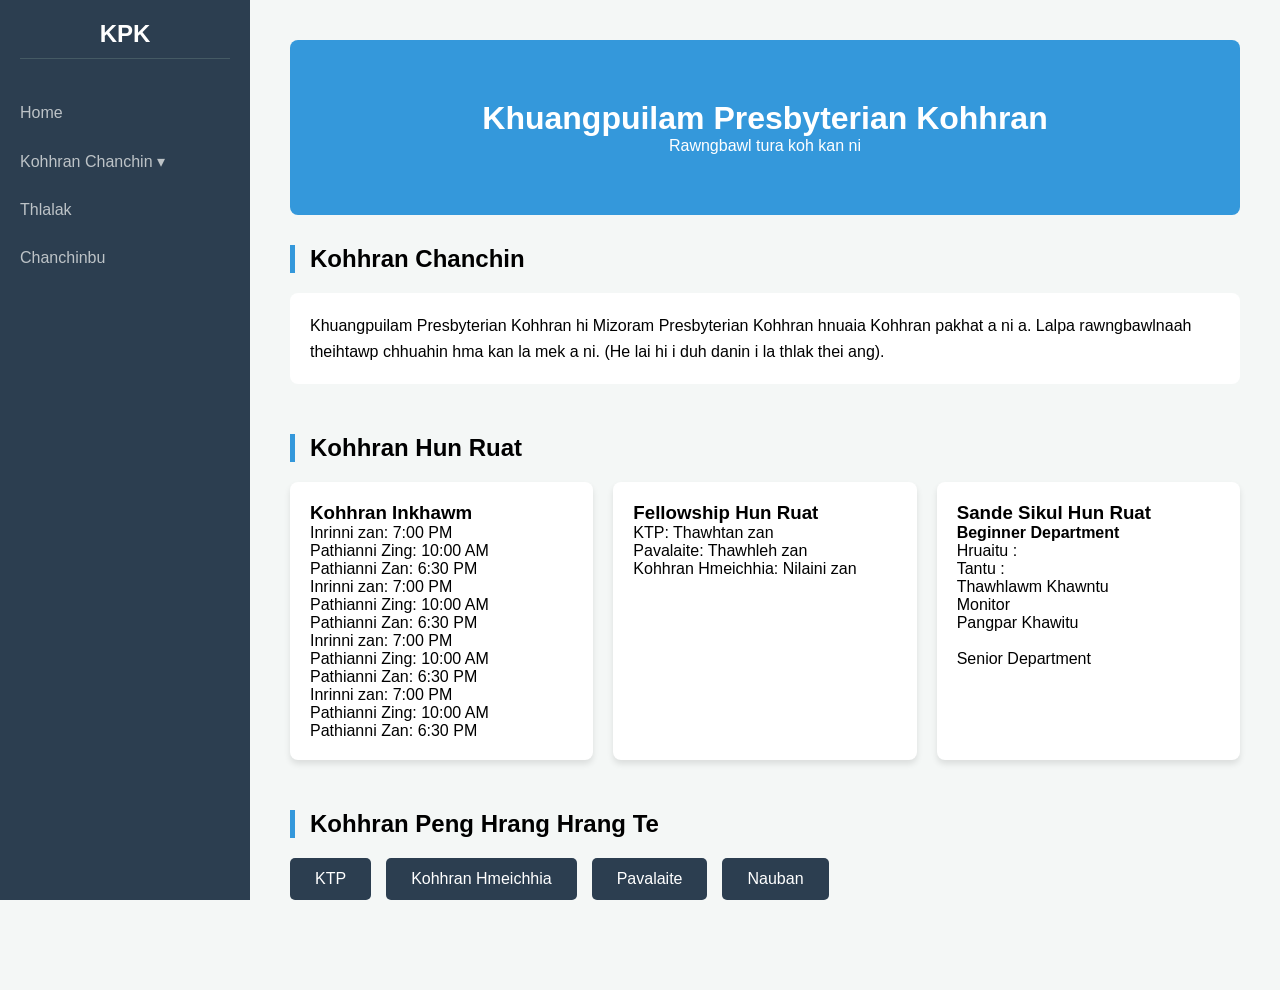
==== index.html @ 7ac0690b "first" ====
<!DOCTYPE html>
<html lang="en">
<head>
    <meta charset="UTF-8">
    <meta name="viewport" content="width=device-width, initial-scale=1.0">
    <title>Khuangpuilam Presbyterian Kohhran</title>
    <link rel="stylesheet" href="style.css">
</head>
<body>

    <!-- Sidebar Navigation -->
    <nav class="side-menu">
        <div class="logo">
            <h2>KPK</h2>
        </div>
        <ul>
            <li><a href="index.html">Home</a></li>
            <li class="dropdown">
                <a href="#">Kohhran Chanchin ▾</a>
                <ul class="dropdown-content">
                    <li><a href="#">History</a></li>
                    <li><a href="#">Hruaitute</a></li>
                </ul>
            </li>
            <li><a href="thlalak.html">Thlalak</a></li>
            <li><a href="chanchinbu.html">Chanchinbu</a></li>
        </ul>
    </nav>

    <!-- Main Content Area -->
    <main class="content">
        <header class="hero">
            <h1>Khuangpuilam Presbyterian Kohhran</h1>
            <p>Rawngbawl tura koh kan ni</p>
        </header>

        <!-- Section 1: Kohhran Chanchin -->
        <section id="chanchin" class="section">
            <h2>Kohhran Chanchin</h2>
            <div class="text-box">
                <p><!-- Fill your content here -->
                Khuangpuilam Presbyterian Kohhran hi Mizoram Presbyterian Kohhran hnuaia Kohhran pakhat a ni a. 
                Lalpa rawngbawlnaah theihtawp chhuahin hma kan la mek a ni. (He lai hi i duh danin i la thlak thei ang).
                </p>
            </div>
        </section>

        <!-- Section 2: Kohhran Hun Ruat (Grid) -->
        <section id="hun-ruat" class="section">
            <h2>Kohhran Hun Ruat</h2>
            <div class="grid-container">
                <div class="grid-item">
                    <h3>Kohhran Inkhawm</h3>
                    <p>Inrinni zan: 7:00 PM</p>
                    <p>Pathianni Zing: 10:00 AM</p>
                    <p>Pathianni Zan: 6:30 PM</p>
                    <p>Inrinni zan: 7:00 PM</p>
                    <p>Pathianni Zing: 10:00 AM</p>
                    <p>Pathianni Zan: 6:30 PM</p>
                    <p>Inrinni zan: 7:00 PM</p>
                    <p>Pathianni Zing: 10:00 AM</p>
                    <p>Pathianni Zan: 6:30 PM</p>
                    <p>Inrinni zan: 7:00 PM</p>
                    <p>Pathianni Zing: 10:00 AM</p>
                    <p>Pathianni Zan: 6:30 PM</p>
                </div>
                <div class="grid-item">
                    <h3>Fellowship Hun Ruat</h3>
                    <p>KTP: Thawhtan zan</p>
                    <p>Pavalaite: Thawhleh zan</p>
                    <p>Kohhran Hmeichhia: Nilaini zan</p>
                </div>
                <div class="grid-item">
                    <h3>Sande Sikul Hun Ruat</h3>
                    <h4>Beginner Department</h4>
                    <p>Hruaitu : </p>
                    <p>Tantu :</p>
                    <p>Thawhlawm Khawntu</p>
                    <p>Monitor</p>
                    <p>Pangpar Khawitu</p><br
                    <p>Senior Department</p>
                </div>
            </div>
        </section>

        <!-- Section 3: Kohhran Peng Hrang Hrang -->
        <section id="peng-hrang" class="section">
            <h2>Kohhran Peng Hrang Hrang Te</h2>
            <div class="button-group">
                <a href="ktp.html" class="btn">KTP</a>
                <a href="hmeichhia.html" class="btn">Kohhran Hmeichhia</a>
                <a href="pavalaite.html" class="btn">Pavalaite</a>
                <a href="nauban.html" class="btn">Nauban</a>
            </div>
        </section>
    </main>

</body>
</html>
---- style.css ----
* {
    margin: 0;
    padding: 0;
    box-sizing: border-box;
    font-family: 'Segoe UI', Tahoma, Geneva, Verdana, sans-serif;
}

body {
    display: flex;
    background-color: #f4f7f6;
}

/* Side Menu */
.side-menu {
    width: 250px;
    height: 100vh;
    background: #2c3e50;
    color: white;
    position: fixed;
    padding: 20px;
}

.side-menu .logo h2 {
    margin-bottom: 30px;
    text-align: center;
    border-bottom: 1px solid #455a64;
    padding-bottom: 10px;
}

.side-menu ul {
    list-style: none;
}

.side-menu ul li {
    padding: 15px 0;
}

.side-menu ul li a {
    color: #bdc3c7;
    text-decoration: none;
    display: block;
    transition: 0.3s;
}

.side-menu ul li a:hover {
    color: white;
    padding-left: 10px;
}

/* Dropdown Logic */
.dropdown-content {
    display: none;
    background: #34495e;
    padding-left: 15px;
    margin-top: 5px;
}

.dropdown:hover .dropdown-content {
    display: block;
}

/* Main Content Area */
.content {
    margin-left: 250px;
    width: 100%;
    padding: 40px;
}

.hero {
    background: #3498db;
    color: white;
    padding: 60px;
    text-align: center;
    border-radius: 8px;
    margin-bottom: 30px;
}

.section {
    margin-bottom: 50px;
}

.section h2 {
    border-left: 5px solid #3498db;
    padding-left: 15px;
    margin-bottom: 20px;
}

/* Grid Layout */
.grid-container {
    display: grid;
    grid-template-columns: repeat(auto-fit, minmax(250px, 1fr));
    gap: 20px;
}

.grid-item {
    background: white;
    padding: 20px;
    border-radius: 8px;
    box-shadow: 0 4px 6px rgba(0,0,0,0.1);
}

/* Buttons */
.button-group {
    display: flex;
    gap: 15px;
    flex-wrap: wrap;
}

.btn {
    padding: 12px 25px;
    background: #2c3e50;
    color: white;
    text-decoration: none;
    border-radius: 5px;
    transition: background 0.3s;
}

.btn:hover {
    background: #3498db;
}

.text-box {
    background: white;
    padding: 20px;
    line-height: 1.6;
    border-radius: 8px;
}
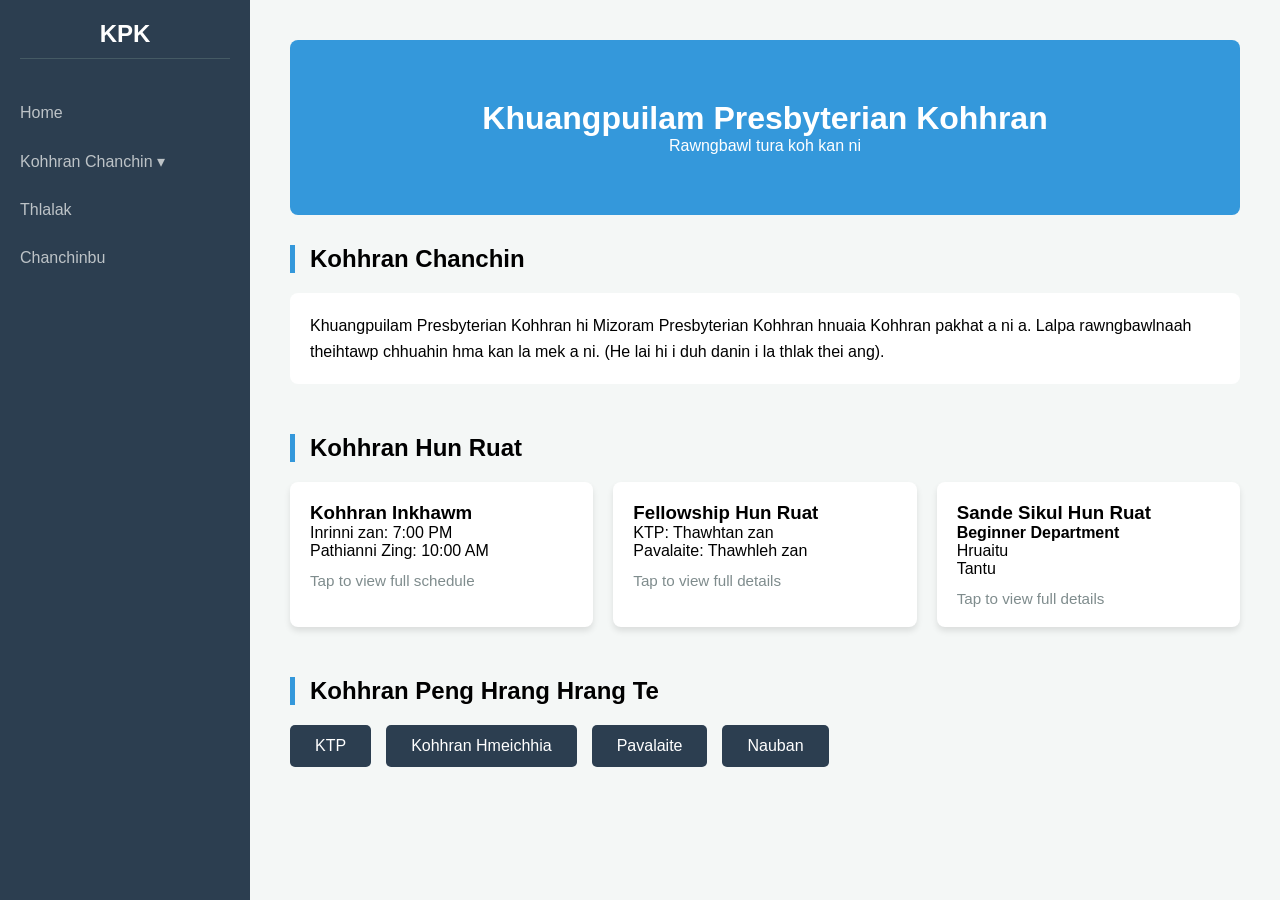
==== commit a9b90bd5: "2nd Co-authored-by: Copilot <copilot@github.com>" ====
--- a/index.html
+++ b/index.html
@@ -50,38 +50,74 @@
             <h2>Kohhran Hun Ruat</h2>
             <div class="grid-container">
                 <div class="grid-item">
-                    <h3>Kohhran Inkhawm</h3>
-                    <p>Inrinni zan: 7:00 PM</p>
-                    <p>Pathianni Zing: 10:00 AM</p>
-                    <p>Pathianni Zan: 6:30 PM</p>
-                    <p>Inrinni zan: 7:00 PM</p>
-                    <p>Pathianni Zing: 10:00 AM</p>
-                    <p>Pathianni Zan: 6:30 PM</p>
-                    <p>Inrinni zan: 7:00 PM</p>
-                    <p>Pathianni Zing: 10:00 AM</p>
-                    <p>Pathianni Zan: 6:30 PM</p>
-                    <p>Inrinni zan: 7:00 PM</p>
-                    <p>Pathianni Zing: 10:00 AM</p>
-                    <p>Pathianni Zan: 6:30 PM</p>
+                    <div class="item-summary">
+                        <h3>Kohhran Inkhawm</h3>
+                        <p>Inrinni zan: 7:00 PM</p>
+                        <p>Pathianni Zing: 10:00 AM</p>
+                        <p class="more-note">Tap to view full schedule</p>
+                    </div>
+                    <div class="item-full-content" hidden>
+                        <p>Pathianni Zan: 6:30 PM</p>
+                        <p>Inrinni zan: 7:00 PM</p>
+                        <p>Pathianni Zing: 10:00 AM</p>
+                        <p>Pathianni Zan: 6:30 PM</p>
+                        <p>Inrinni zan: 7:00 PM</p>
+                        <p>Pathianni Zing: 10:00 AM</p>
+                        <p>Pathianni Zan: 6:30 PM</p>
+                        <p>Inrinni zan: 7:00 PM</p>
+                        <p>Pathianni Zing: 10:00 AM</p>
+                        <p>Pathianni Zan: 6:30 PM</p>
+                    </div>
                 </div>
                 <div class="grid-item">
-                    <h3>Fellowship Hun Ruat</h3>
-                    <p>KTP: Thawhtan zan</p>
-                    <p>Pavalaite: Thawhleh zan</p>
-                    <p>Kohhran Hmeichhia: Nilaini zan</p>
+                    <div class="item-summary">
+                        <h3>Fellowship Hun Ruat</h3>
+                        <p>KTP: Thawhtan zan</p>
+                        <p>Pavalaite: Thawhleh zan</p>
+                        <p class="more-note">Tap to view full details</p>
+                    </div>
+                    <div class="item-full-content" hidden>
+                        <p>Kohhran Hmeichhia: Nilaini zan</p>
+                        <p>KTP: Thawhtan zan</p>
+                        <p>Pavalaite: Thawhleh zan</p>
+                        <p>Kohhran Hmeichhia: Nilaini zan</p>
+                        <p>KTP: Thawhtan zan</p>
+                        <p>Pavalaite: Thawhleh zan</p>
+                        <p>Kohhran Hmeichhia: Nilaini zan</p>
+                    </div>
                 </div>
                 <div class="grid-item">
-                    <h3>Sande Sikul Hun Ruat</h3>
-                    <h4>Beginner Department</h4>
-                    <p>Hruaitu : </p>
-                    <p>Tantu :</p>
-                    <p>Thawhlawm Khawntu</p>
-                    <p>Monitor</p>
-                    <p>Pangpar Khawitu</p><br
-                    <p>Senior Department</p>
+                    <div class="item-summary">
+                        <h3>Sande Sikul Hun Ruat</h3>
+                        <h4>Beginner Department</h4>
+                        <p>Hruaitu</p>
+                        <p>Tantu</p>
+                        <p class="more-note">Tap to view full details</p>
+                    </div>
+                    <div class="item-full-content" hidden>
+                        <h4>Beginner Department</h4>
+                        <p>Hruaitu :</p>
+                        <p>Tantu :</p>
+                        <p>Thawhlawm Khawntu</p>
+                        <p>Monitor</p>
+                        <p>Pangpar Khawitu</p>
+                        <br>
+                        <p>Senior Department</p>
+                    </div>
                 </div>
             </div>
         </section>
+
+        <!-- Popup Overlay -->
+        <div id="popup-overlay" aria-hidden="true">
+            <div class="popup" role="dialog" aria-modal="true">
+                <div class="popup-header">
+                    <h3>Details</h3>
+                    <button type="button" class="popup-close" aria-label="Close popup">×</button>
+                </div>
+                <div class="popup-content"></div>
+            </div>
+        </div>
 
         <!-- Section 3: Kohhran Peng Hrang Hrang -->
         <section id="peng-hrang" class="section">
@@ -95,5 +131,39 @@
         </section>
     </main>
 
+    <script>
+        const overlay = document.getElementById('popup-overlay');
+        const popupContent = overlay.querySelector('.popup-content');
+        const closeButton = overlay.querySelector('.popup-close');
+
+        document.querySelectorAll('.grid-item').forEach(item => {
+            item.addEventListener('click', () => {
+                const title = item.querySelector('.item-summary h3')?.outerHTML || '';
+                const fullContent = item.querySelector('.item-full-content')?.innerHTML || item.querySelector('.item-summary')?.innerHTML || item.innerHTML;
+                popupContent.innerHTML = title + fullContent;
+                overlay.classList.add('active');
+                overlay.setAttribute('aria-hidden', 'false');
+            });
+        });
+
+        closeButton.addEventListener('click', () => {
+            overlay.classList.remove('active');
+            overlay.setAttribute('aria-hidden', 'true');
+        });
+
+        overlay.addEventListener('click', event => {
+            if (event.target === overlay) {
+                overlay.classList.remove('active');
+                overlay.setAttribute('aria-hidden', 'true');
+            }
+        });
+
+        document.addEventListener('keydown', event => {
+            if (event.key === 'Escape' && overlay.classList.contains('active')) {
+                overlay.classList.remove('active');
+                overlay.setAttribute('aria-hidden', 'true');
+            }
+        });
+    </script>
 </body>
 </html>
--- a/style.css
+++ b/style.css
@@ -97,6 +97,69 @@
     padding: 20px;
     border-radius: 8px;
     box-shadow: 0 4px 6px rgba(0,0,0,0.1);
+    cursor: pointer;
+    transition: transform 0.2s ease, box-shadow 0.2s ease;
+}
+
+.grid-item:hover {
+    transform: translateY(-3px);
+    box-shadow: 0 8px 14px rgba(0,0,0,0.12);
+}
+
+.more-note {
+    margin-top: 12px;
+    color: #7f8c8d;
+    font-size: 0.95rem;
+}
+
+#popup-overlay {
+    display: none;
+    position: fixed;
+    inset: 0;
+    background: rgba(0, 0, 0, 0.7);
+    align-items: center;
+    justify-content: center;
+    padding: 20px;
+    z-index: 999;
+}
+
+#popup-overlay.active {
+    display: flex;
+}
+
+.popup {
+    background: white;
+    border-radius: 10px;
+    max-width: 700px;
+    width: 100%;
+    max-height: 90vh;
+    overflow-y: auto;
+    box-shadow: 0 16px 30px rgba(0,0,0,0.25);
+}
+
+.popup-header {
+    display: flex;
+    justify-content: space-between;
+    align-items: center;
+    padding: 20px 25px;
+    border-bottom: 1px solid #e0e0e0;
+}
+
+.popup-header h3 {
+    margin: 0;
+}
+
+.popup-close {
+    background: transparent;
+    border: none;
+    font-size: 1.8rem;
+    cursor: pointer;
+    color: #333;
+}
+
+.popup-content {
+    padding: 20px 25px 30px;
+    line-height: 1.7;
 }
 
 /* Buttons */
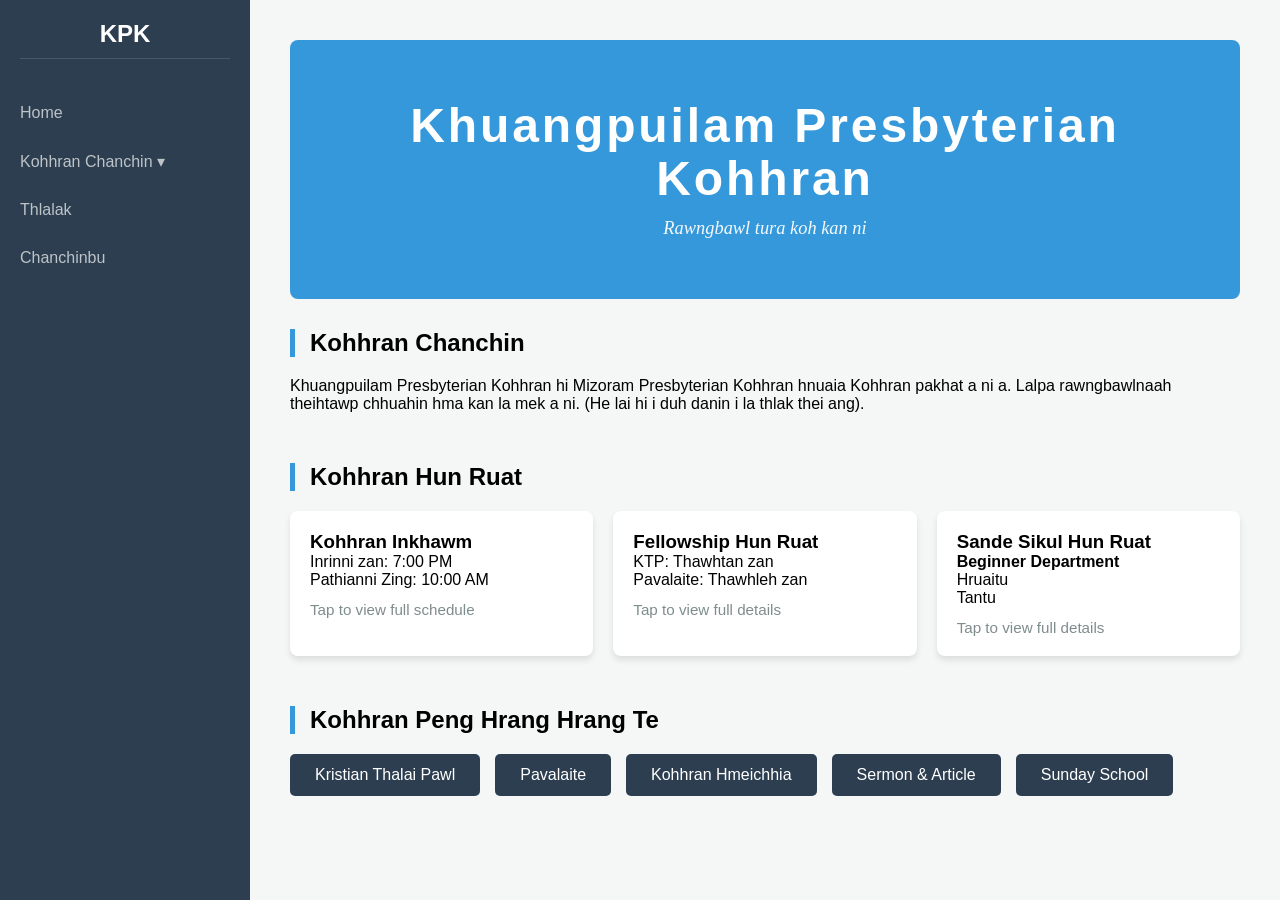
==== commit 3dd8d070: "7 Co-authored-by: Copilot <copilot@github.com>" ====
--- a/index.html
+++ b/index.html
@@ -123,10 +123,11 @@
         <section id="peng-hrang" class="section">
             <h2>Kohhran Peng Hrang Hrang Te</h2>
             <div class="button-group">
-                <a href="ktp.html" class="btn">KTP</a>
-                <a href="hmeichhia.html" class="btn">Kohhran Hmeichhia</a>
-                <a href="pavalaite.html" class="btn">Pavalaite</a>
-                <a href="nauban.html" class="btn">Nauban</a>
+                <a href="ktp.html" class="btn">Kristian Thalai Pawl</a>
+                <a href="hmeichhia.html" class="btn">Pavalaite</a>
+                <a href="pavalaite.html" class="btn">Kohhran Hmeichhia</a>
+                <a href="nauban.html" class="btn">Sermon & Article</a>
+                <a href="nauban.html" class="btn">Sunday School</a>
             </div>
         </section>
     </main>
--- a/style.css
+++ b/style.css
@@ -73,6 +73,21 @@
     text-align: center;
     border-radius: 8px;
     margin-bottom: 30px;
+    font-family: 'Georgia', 'Palatino Linotype', 'Book Antiqua', serif;
+}
+
+.hero h1 {
+    font-size: 3rem;
+    letter-spacing: 0.06em;
+    line-height: 1.1;
+    margin-bottom: 0.8rem;
+}
+
+.hero p {
+    font-family: 'Palatino Linotype', Georgia, serif;
+    font-size: 1.15rem;
+    font-style: italic;
+    opacity: 0.95;
 }
 
 .section {
@@ -182,9 +197,158 @@
     background: #3498db;
 }
 
-.text-box {
-    background: white;
-    padding: 20px;
-    line-height: 1.6;
+.dropdown-button {
+    position: relative;
+    display: inline-block;
+}
+
+.dropdown-toggle {
+    display: inline-flex;
+    align-items: center;
+    justify-content: space-between;
+    width: 100%;
+    min-width: 240px;
+    padding: 14px 20px;
+    background: #1f4c75;
+    border: none;
     border-radius: 8px;
-}+    color: white;
+    font-size: 1rem;
+    cursor: pointer;
+    transition: background 0.3s, transform 0.2s;
+}
+
+.dropdown-toggle:hover,
+.dropdown-toggle:focus {
+    background: #163d60;
+}
+
+.dropdown-toggle::after {
+    content: "▾";
+    margin-left: 10px;
+    font-size: 0.9rem;
+}
+
+.dropdown-menu {
+    display: none;
+    position: absolute;
+    top: calc(100% + 12px);
+    left: 0;
+    width: 100%;
+    background: #2a3b4f;
+    border-radius: 8px;
+    box-shadow: 0 12px 30px rgba(0,0,0,0.15);
+    overflow: hidden;
+    z-index: 10;
+}
+
+.dropdown-button:hover .dropdown-menu,
+.dropdown-button:focus-within .dropdown-menu {
+    display: block;
+}
+
+.dropdown-menu a {
+    display: block;
+    padding: 14px 18px;
+    color: #ecf0f5;
+    text-decoration: none;
+    transition: background 0.2s, color 0.2s;
+    position: relative;
+    padding-left: 44px;
+}
+
+.dropdown-menu a::before {
+    content: "🔗";
+    position: absolute;
+    left: 18px;
+    top: 50%;
+    transform: translateY(-50%);
+    font-size: 0.95rem;
+}
+
+.dropdown-menu a:hover {
+    background: #3b556f;
+    color: #f5f7fb;
+}
+
+@media (max-width: 900px) {
+    body {
+        display: block;
+    }
+
+    .side-menu {
+        position: static;
+        width: 100%;
+        height: auto;
+        padding: 20px;
+    }
+
+    .side-menu .logo h2 {
+        margin-bottom: 20px;
+    }
+
+    .side-menu ul li {
+        padding: 12px 0;
+    }
+
+    .content {
+        margin-left: 0;
+        padding: 20px;
+    }
+
+    .hero {
+        padding: 40px 20px;
+    }
+
+    .hero h1 {
+        font-size: 2rem;
+    }
+
+    .hero p {
+        font-size: 1rem;
+    }
+
+    .section {
+        margin-bottom: 30px;
+    }
+
+    .grid-container {
+        gap: 15px;
+    }
+
+    .grid-item {
+        padding: 18px;
+    }
+
+    .button-group {
+        flex-direction: column;
+        gap: 12px;
+    }
+
+    .btn,
+    .dropdown-toggle {
+        width: 100%;
+    }
+
+    .dropdown-menu {
+        position: static;
+        box-shadow: none;
+        width: 100%;
+    }
+
+    .content .year-buttons {
+        grid-template-columns: repeat(auto-fit, minmax(150px, 1fr));
+        gap: 14px;
+    }
+
+    .content .year-buttons .btn,
+    .content .year-buttons .dropdown-toggle {
+        width: 100%;
+    }
+
+    .site-footer {
+        padding: 24px 20px;
+        width: 100%;
+        margin-left: 0;
+    }
+}
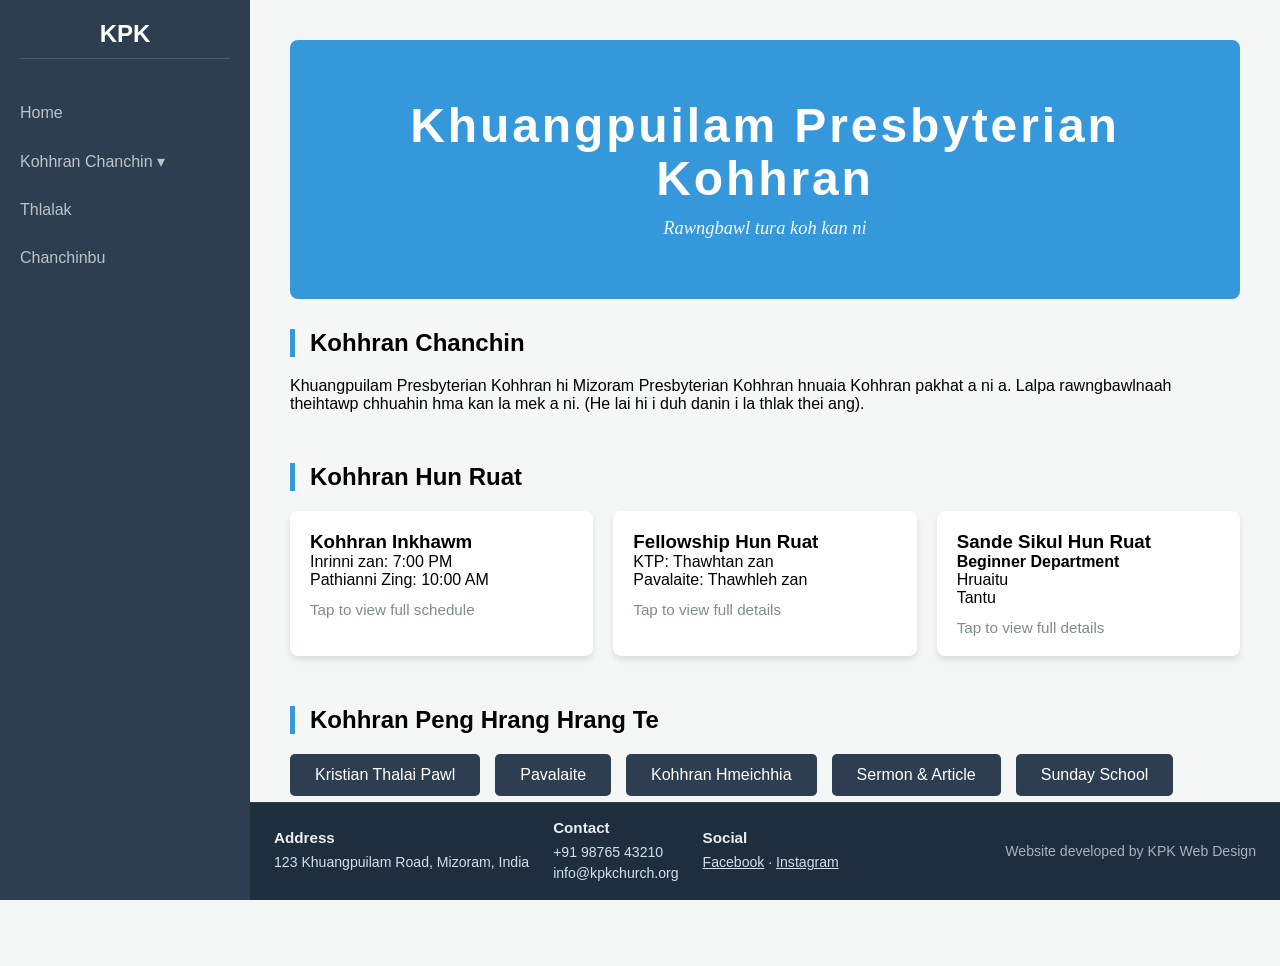
==== commit d78e5e91: "8 Co-authored-by: Copilot <copilot@github.com>" ====
--- a/index.html
+++ b/index.html
@@ -18,7 +18,7 @@
             <li class="dropdown">
                 <a href="#">Kohhran Chanchin ▾</a>
                 <ul class="dropdown-content">
-                    <li><a href="#">History</a></li>
+                    <li><a href="committee.html">Kohhran Committee</a></li>
                     <li><a href="#">Hruaitute</a></li>
                 </ul>
             </li>
@@ -166,5 +166,22 @@
             }
         });
     </script>
+    <footer class="site-footer">
+        <div class="footer-info">
+            <div>
+                <h4>Address</h4>
+                <p>123 Khuangpuilam Road, Mizoram, India</p>
+            </div>
+            <div>
+                <h4>Contact</h4>
+                <p>+91 98765 43210<br>info@kpkchurch.org</p>
+            </div>
+            <div>
+                <h4>Social</h4>
+                <p><a href="https://facebook.com/kpkchurch" target="_blank" rel="noopener noreferrer">Facebook</a> · <a href="https://instagram.com/kpkchurch" target="_blank" rel="noopener noreferrer">Instagram</a></p>
+            </div>
+        </div>
+        <p class="footer-credit">Website developed by KPK Web Design</p>
+    </footer>
 </body>
 </html>
--- a/style.css
+++ b/style.css
@@ -63,7 +63,70 @@
 .content {
     margin-left: 250px;
     width: 100%;
-    padding: 40px;
+    padding: 40px 40px 120px;
+}
+
+.site-footer {
+    position: fixed;
+    bottom: 0;
+    left: 250px;
+    right: 0;
+    padding: 16px 24px;
+    background: #1f2e3d;
+    color: #e8eef4;
+    display: flex;
+    justify-content: space-between;
+    align-items: center;
+    gap: 16px;
+    z-index: 20;
+    border-top: 1px solid rgba(255,255,255,0.08);
+}
+
+.footer-info {
+    display: flex;
+    flex-wrap: wrap;
+    gap: 24px;
+    align-items: center;
+}
+
+.site-footer h4 {
+    margin: 0 0 6px;
+    font-size: 0.95rem;
+}
+
+.site-footer p,
+.site-footer a {
+    margin: 0;
+    color: #d4dee9;
+    font-size: 0.88rem;
+    line-height: 1.5;
+}
+
+.site-footer a:hover {
+    color: #ffffff;
+}
+
+.footer-credit {
+    margin: 0;
+    opacity: 0.75;
+    font-size: 0.88rem;
+}
+
+@media (max-width: 900px) {
+    .site-footer {
+        position: static;
+        width: 100%;
+        left: auto;
+        right: auto;
+        border-radius: 0;
+        padding: 20px;
+        flex-direction: column;
+        align-items: flex-start;
+    }
+
+    .content {
+        padding-bottom: 40px;
+    }
 }
 
 .hero {
@@ -239,7 +302,7 @@
     border-radius: 8px;
     box-shadow: 0 12px 30px rgba(0,0,0,0.15);
     overflow: hidden;
-    z-index: 10;
+    z-index: 30;
 }
 
 .dropdown-button:hover .dropdown-menu,
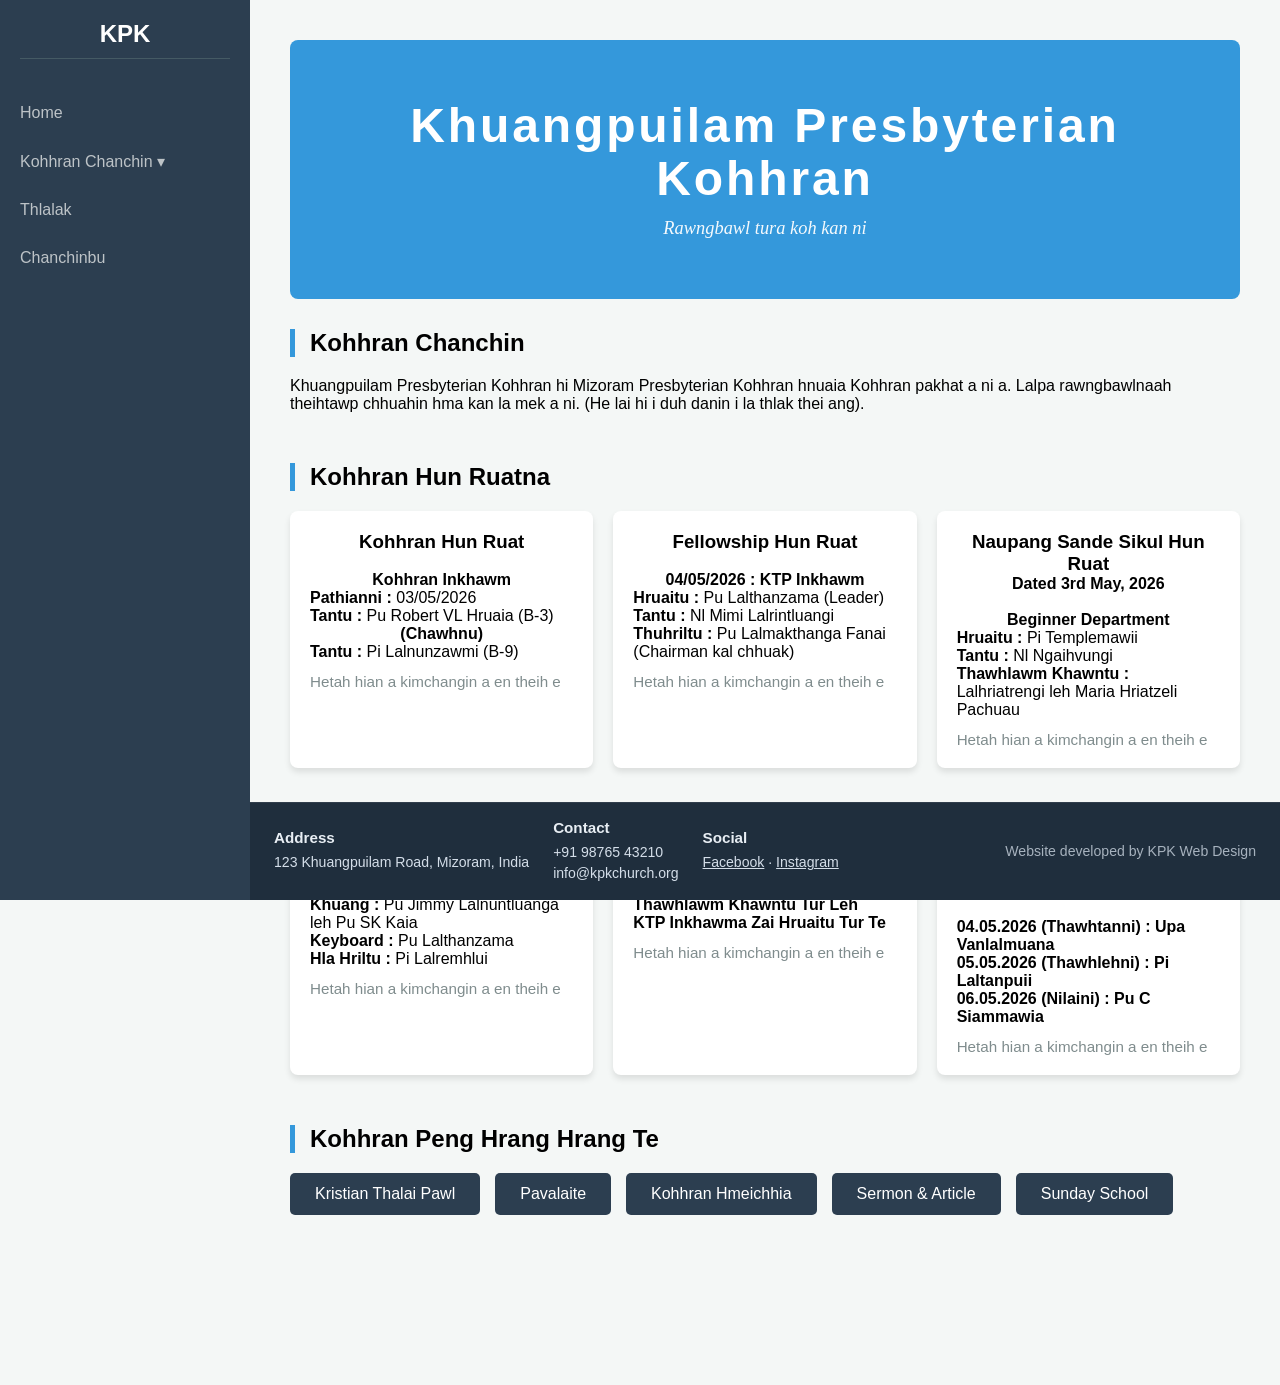
==== commit 09c7251a: "s1" ====
--- a/index.html
+++ b/index.html
@@ -47,64 +47,226 @@
 
         <!-- Section 2: Kohhran Hun Ruat (Grid) -->
         <section id="hun-ruat" class="section">
-            <h2>Kohhran Hun Ruat</h2>
+            <h2>Kohhran Hun Ruatna</h2>
             <div class="grid-container">
                 <div class="grid-item">
                     <div class="item-summary">
-                        <h3>Kohhran Inkhawm</h3>
-                        <p>Inrinni zan: 7:00 PM</p>
-                        <p>Pathianni Zing: 10:00 AM</p>
-                        <p class="more-note">Tap to view full schedule</p>
-                    </div>
-                    <div class="item-full-content" hidden>
-                        <p>Pathianni Zan: 6:30 PM</p>
-                        <p>Inrinni zan: 7:00 PM</p>
-                        <p>Pathianni Zing: 10:00 AM</p>
-                        <p>Pathianni Zan: 6:30 PM</p>
-                        <p>Inrinni zan: 7:00 PM</p>
-                        <p>Pathianni Zing: 10:00 AM</p>
-                        <p>Pathianni Zan: 6:30 PM</p>
-                        <p>Inrinni zan: 7:00 PM</p>
-                        <p>Pathianni Zing: 10:00 AM</p>
-                        <p>Pathianni Zan: 6:30 PM</p>
-                    </div>
-                </div>
-                <div class="grid-item">
-                    <div class="item-summary">
-                        <h3>Fellowship Hun Ruat</h3>
-                        <p>KTP: Thawhtan zan</p>
-                        <p>Pavalaite: Thawhleh zan</p>
-                        <p class="more-note">Tap to view full details</p>
-                    </div>
-                    <div class="item-full-content" hidden>
-                        <p>Kohhran Hmeichhia: Nilaini zan</p>
-                        <p>KTP: Thawhtan zan</p>
-                        <p>Pavalaite: Thawhleh zan</p>
-                        <p>Kohhran Hmeichhia: Nilaini zan</p>
-                        <p>KTP: Thawhtan zan</p>
-                        <p>Pavalaite: Thawhleh zan</p>
-                        <p>Kohhran Hmeichhia: Nilaini zan</p>
-                    </div>
-                </div>
-                <div class="grid-item">
-                    <div class="item-summary">
-                        <h3>Sande Sikul Hun Ruat</h3>
-                        <h4>Beginner Department</h4>
-                        <p>Hruaitu</p>
-                        <p>Tantu</p>
-                        <p class="more-note">Tap to view full details</p>
-                    </div>
-                    <div class="item-full-content" hidden>
-                        <h4>Beginner Department</h4>
-                        <p>Hruaitu :</p>
-                        <p>Tantu :</p>
-                        <p>Thawhlawm Khawntu</p>
-                        <p>Monitor</p>
-                        <p>Pangpar Khawitu</p>
-                        <br>
-                        <p>Senior Department</p>
-                    </div>
-                </div>
+                        <h3><center>Kohhran Hun Ruat</center></h3><br>
+                        <h4><center>Kohhran Inkhawm</center></h4>
+                        <p><b>Pathianni :</b> 03/05/2026</p>
+                        <p><b>Tantu :</b> Pu Robert VL Hruaia (B-3)</p>
+                        <p><center><b>(Chawhnu)</b></center></p>
+                        <p><b>Tantu :</b> Pi Lalnunzawmi (B-9)</p>
+                         <p class="more-note">Hetah hian a kimchangin a en theih e</p>
+                    </div>
+                    <div class="item-full-content" hidden>
+                        <h4><center>Kohhran Inkhawm</center></h4>
+                        <p><b>Pathianni :</b> 03/05/2026</p>
+                        <p><b>Tantu :</b> Pu Robert VL Hruaia (B-3)</p>
+                        <p><center><b>(Chawhnu)</b></center></p>
+                        <p><b>Tantu :</b> Pi Lalnunzawmi (B-9)</p>
+                        <p><b>Thuhriltu :</b> Pu Kenny Lalmuankima</p>
+                        <p><center><b>(Zan)</b></center></p>
+                        <p><b>Thuhriltu :</b> Upa R Thanbanglova (Chairman kal chhuak)</p>
+                        <p><center><b>06/05/2026 : Nilai Zan Inkhawm</b></center></p>
+                        <p><b>Tantu :</b> Tv H Lalmuanawma (B-5)</p>
+                        <p><b>Thupui :</b> <b>'Hla Letlingtu Khasi-te'</b></p>
+                        <p><b>Hawngtu :</b> Pu Lalsiamkima</p>
+                        <p><center><b>09/05/2026 : (Inrinni Zan) Pastor Bial Fan</b></center></p>
+                        <p><b>Tantu :</b> Pi Laltanpuii (B-4)</p>
+                        <p><b>Thuhriltu :</b> Rev Lalhruaitluanga Ralte, Bialtu Pastor</p>
+                        <p><center><b>10/05/2026 : (Pathianni) Pastor Bial Fan</b></center></p>
+                        <p><b>Tantu :</b> Bial Buhfaitham Ziaktu (Campaign Minute 10 chhung)</p>
+                        <p><b>Zirlai :</b> Pro Pastor C Lalbiakhluna</p>
+                        <p><center><b>(Chawhnu) Baptisma Sakramen</b></center></p>
+                        <p><b>Tantu :</b> Pi R Lalramthangi (B-4)</p>
+                        <p><center><b>(Zan)</b></center></p>
+                        <p><b>Thuhriltu :</b> Pro Pastor C Lalbiakhluna</p>
+
+                    </div>
+                </div>
+                <div class="grid-item">
+                    <div class="item-summary">
+                        <h3><center>Fellowship Hun Ruat</center></h3><br>
+                        <h4><center>04/05/2026 : KTP Inkhawm</center></h4>
+                        <p><b>Hruaitu :</b> Pu Lalthanzama (Leader)</p>
+                        <p><b>Tantu :</b> Nl Mimi Lalrintluangi</p>
+                        <p><b>Thuhriltu :</b> Pu Lalmakthanga Fanai (Chairman kal chhuak)</p>
+                        <p class="more-note">Hetah hian a kimchangin a en theih e</p>
+                    </div>
+                    <div class="item-full-content" hidden>
+                        <h4><center>04/05/2026 : KTP Inkhawm</center></h4>
+                        <p><b>Hruaitu :</b> Pu Lalthanzama (Leader)</p>
+                        <p><b>Tantu :</b> Nl Mimi Lalrintluangi</p>
+                        <p><b>Thuhriltu :</b> Pu Lalmakthanga Fanai (Chairman kal chhuak)</p>
+                        <p><b>Faith Promise Hlantu :</b> Pu Lalhmangaihsanga (BCM)</p>
+                        <p><b>Bible Chhiar Rual Tur :</b> Mathaia 5:43-48</p>
+
+                        <h4><center>05/05/2026 : Kohhran Hmeichhe Inkhawm</center></h4>
+                        <p><b>Hruaitu :</b> Pi Thakhawli</p>
+                        <p><b>Tantu :</b> Pi Sangkhawli</p>
+                        <p><b>Thawhlawm Lakhawmtu :</b> Pi Mary Vanlalruati</p>
+                        <p><b>Special Item :</b> Pi Zaii Group</p>
+                        <p><b>Thuhriltu :</b> Pi R Laldingliani</p>
+                        <p><b>Khuang :</b> Pi Sangkhawli leh Pi Laltanpuii</p>
+
+                        <h4><center>07/05/2026 : Kohhran Pavalai Pawl </center></h4>
+                        <p><b>Hruaitu :</b> Pu C Lalremsanga, Vice Chairman</p>
+                        <p><b>Tantu :</b> Pu Lalsiamkima</p>
+                        <p><b>Thawhlawm Lakhawmtu :</b> Pu PC Rinawma</p>
+                        <p><b>Special Item :</b> Pu NS Pauhmingthanga</p>
+                        <p><b>Thusawitu :</b> Pu G Thangmawizuala, Secretary</p>
+
+                    </div>
+                </div>
+                <div class="grid-item">
+                    <div class="item-summary">
+                        <h3><center>Naupang Sande Sikul Hun Ruat</center></h3>
+                        <h4><center>Dated 3rd May, 2026</center></h4><br>
+                        <h4><center>Beginner Department </center></h4>
+                        <p><b>Hruaitu :</b> Pi Templemawii</p>
+                        <p><b>Tantu :</b> Nl Ngaihvungi</p>
+                        <p><b>Thawhlawm Khawntu :</b> Lalhriatrengi leh Maria Hriatzeli Pachuau</p>
+                        <p class="more-note">Hetah hian a kimchangin a en theih e</p>
+                    </div>
+                    <div class="item-full-content" hidden>
+                        <h4><center>Beginner Department </center></h4>
+                        <p><b>Hruaitu :</b> Pi Templemawii</p>
+                        <p><b>Tantu :</b> Nl Ngaihvungi</p>
+                        <p><b>Thawhlawm Khawntu :</b> Lalhriatrengi leh Maria Hriatzeli Pachuau</p>
+                        <p><b>Monitors :</b> Lalramhluna leh Joseph K Lalruatsanga</p>
+                        <p><b>Pangpar :</b> Flory C Rohlupuii</p>
+
+                        <h4><center>Primary Department </center></h4>
+                        <p><b>Hruaitu :</b> Tv Rambuatsaiha</p>
+                        <p><b>Tantu :</b> Lawmsangzuala</p>
+                        <p><b>Thawhlawm Khawntu :</b> Vanlalhriatrengi leh Melody Lallawmsangi</p>
+                        <p><b>Thawhlawm Hlantu :</b> Nl Sapthanmawii</p>
+                        <p><b>Monitors :</b> Eliazer Lalropuia leh Khumremsiama</p>
+
+                        <h4><center>Junior Department </center></h4>
+                        <p><b>Hruaitu :</b> Pu Samuel Vanlalremruata</p>
+                        <p><b>Tantu :</b> Lawmliansanga</p>
+                        <p><b>Thawhlawm Khawntu :</b> Kamlalsiama</p>
+                        <p><b>Thawhlawm Hlantu :</b> Abel Malsawmhlua</p>
+                        <p><b>Monitors :</b> R Malsawmkima leh Joseph Vanlalmuanpuia</p>
+
+                        <h4><center>Intermediate Department </center></h4>
+                        <p><b>Hruaitu :</b> Pu Lalthanzama</p>
+                        <p><b>Tantu :</b> Lalruatpuii Chawngthu</p>
+                        <p><b>Thawhlawm Khawntu :</b> Lalfamkima</p>
+                        <p><b>Thawhlawm Hlantu :</b> Ruthi Lallawmzeli</p>
+                        <p><b>Monitors :</b> SK Lalhlimpuia leh Joseph K Lalruathlua</p>
+                        <p><b>Khuang :</b> Reuben Lalngaihsaka</p>
+                        <p><b>Hla Hriltu :</b> Ngaihlalremi</p>
+
+                        <h4><center>Sacrament Department </center></h4>
+                        <p><b>Hruaitu :</b> Pu Jimmy Lalnuntluanga</p>
+                        <p><b>Tantu :</b> Steward Lalruatsanga</p>
+                        <p><b>Thawhlawm Khawntu :</b> Christina Malsawmtluangi</p>
+                        <p><b>Thawhlawm Hlantu :</b> Zosangzuali</p>
+                        <p><b>Monitors :</b> Samuel Lalpekhlua leh Jeffrey Thanglalhminga</p>
+                        <p><b>Khuang :</b> Lalchhanhima</p>
+                        <p><b>Hla Hriltu :</b> Lalhruaipuii Chawngthu</p>
+
+                        <h4><center>Senior Department </center></h4>
+                        <p><b>Hruaitu :</b> Pu Lalmakthanga Fanai</p>
+                        <p><b>Tantu :</b> Hawihngaihsangi</p>
+                        <p><b>Thawhlawm Khawntu :</b> Lalrinmawii Jongte</p>
+                        <p><b>Thawhlawm Hlantu :</b> Moses Lalnuntluanga</p>
+                        <p><b>Monitors :</b> Benjamin Lalpekhlua leh Joel Khamlalliana</p>
+                        <p><b>Khuang :</b> Joseph Zosangzuala</p>
+                        <p><b>Hla Hriltu :</b> Lucy Lalenkawli</p>
+                    </div>
+                </div>
+            </div>
+        </section>
+
+        <section id="hun-ruat" class="section">
+           <!--  <h2>Kohhran Hun Ruatna</h2> -->
+            <div class="grid-container">
+                <div class="grid-item">
+                    <div class="item-summary">
+                        <h3><center>Kohhran Zai Hruaitu</center></h3><br>
+                        <h4><center>Kohhran Inkhawmah : 1-15th May</center></h4>
+                        <p><b>Khuang :</b> Pu Jimmy Lalnuntluanga leh Pu SK Kaia</p>
+                        <p><b>Keyboard :</b> Pu Lalthanzama</p>
+                        <p><b>Hla Hriltu :</b> Pi Lalremhlui</p>
+                        
+                        <p class="more-note">Hetah hian a kimchangin a en theih e</p>
+                    </div>
+                    <div class="item-full-content" hidden>
+                        <h4><center>Kohhran Inkhawmah : 1-15th May</center></h4>
+                        <p><b>Khuang :</b> Pu Jimmy Lalnuntluanga leh Pu SK Kaia</p>
+                        <p><b>Keyboard :</b> Pu Lalthanzama</p>
+                        <p><b>Hla Hriltu :</b> Pi Lalremhlui</p>
+                        <p><b>Sound Operator :</b> Pu Lalmalsawma leh Tv Rambuatsaiha</p>
+
+                        <h4><center>Sunday Sikul-ah : 1-31st May</center></h4>
+                        <p><b>Khuang :</b> Pu VL Sawma leh Tv Lallawmzuala</p>
+                        <p><b>Keyboard :</b> Tv Dominic Lalnunngila</p>
+                        <p><b>Hla Hriltu :</b> Pi Jeho Lalawmpuii</p>
+                        <p><b>Sound Operator :</b> Pu C Lalramliana</p>
+
+                    </div>
+                </div>
+                <div class="grid-item">
+                    <div class="item-summary">
+                        <h3><center>Chanvo Dangte</center></h3><br>
+                        <h4>May Thla Kohhran Inkhawma Thawhlawm Khawntu Tur Leh</h4>
+                        <h4>KTP Inkhawma Zai Hruaitu Tur Te </h4>
+                        <!-- p>1. Nl Jokebeth Lalhriatpuii (Convener)</p>
+                        <p>2. Nl H Lalremthangi</p>
+                        <p>3. Nl Lalnunthari</p>
+                        <p>4. Nl Lalchhanhimi</p>
+                        <p>5. Nl Lalawii</p> -->
+                        <p class="more-note">Hetah hian a kimchangin a en theih e</p>
+                    </div>
+                    <div class="item-full-content" hidden>
+                        <h4><center>May Thla Kohhran Inkhawma Thawhlawm Khawntu Tur</center></h4>
+                        <p>1. Nl Jokebeth Lalhriatpuii (Convener)</p>
+                        <p>2. Nl H Lalremthangi</p>
+                        <p>3. Nl Lalnunthari</p>
+                        <p>4. Nl Lalchhanhimi</p>
+                        <p>5. Nl Lalawii</p>
+
+                        <h4><center>KTP Inkhawma Zai Hruaitu Tur Te (May Thla)</center></h4>
+                        <p><b>Khuang :</b></p>
+                        <p>Thawhtanni Zan : Tv Malsawmdawngkima </p>
+                        <p>Fellowship : Tv Adoni H Thangpuia</p>
+                        <p><b>Keyboard :</b> Pu Lalmalsawma</p>
+                        <p><b>Hla Hriltu :</b> Nl HD Lalruatfeli</p>
+                        
+
+                        <h4><center>May thla KTP Inkhawm leh Fellowship-a thawhlawm khawntu turte : </center></h4>
+                        <p><center>Tv Daniel-a leh Nl R Lalruatfeli</center><p>
+                        
+                    </div>
+                </div>
+                <div class="grid-item">
+                    <div class="item-summary">
+                        <h3><center>Zing Tawngtai Inkhawm Hruaitu</center></h3>
+                        <h4><center>Tan Hun : Dar 5:30 AM</center></h4><br>
+                        
+                        <p><b>04.05.2026 (Thawhtanni) : Upa Vanlalmuana</b></p>
+                        <p><b>05.05.2026 (Thawhlehni) : Pi Laltanpuii</b></p>
+                        <p><b>06.05.2026 (Nilaini) : Pu C Siammawia</b></p>
+                                              
+                        <p class="more-note">Hetah hian a kimchangin a en theih e</p> 
+                    </div>
+                    <div class="item-full-content" hidden>
+                        <p><b>04.05.2026 (Thawhtanni) : Upa Vanlalmuana</b></p>
+                        <p><b>05.05.2026 (Thawhlehni) : Pi Laltanpuii</b></p>
+                        <p><b>06.05.2026 (Nilaini) : Pu C Siammawia</b></p>
+                        <p><b>07.05.2026 (Ningani) : Pi Lalawmpuii (Ma-awmi)</b></p>
+                        <p><b>08.05.2026 (Zirtawpni) : Pu Zahmingthanga Sailo</b></p>
+                        <p><b>09.05.2026 (Inrinni) : Pi Lalthianghlimi</b></p>
+                        <p><b>10.05.2026 (Pathianni) : Upa Lalhluna</b></p>
+                    </div> 
+                </div>
+
+                  
+
             </div>
         </section>
 
@@ -123,7 +285,7 @@
         <section id="peng-hrang" class="section">
             <h2>Kohhran Peng Hrang Hrang Te</h2>
             <div class="button-group">
-                <a href="ktp.html" class="btn">Kristian Thalai Pawl</a>
+                <a href="https://careysailo49.github.io/kplktp/" target="_blank" class="btn">Kristian Thalai Pawl</a>
                 <a href="hmeichhia.html" class="btn">Pavalaite</a>
                 <a href="pavalaite.html" class="btn">Kohhran Hmeichhia</a>
                 <a href="nauban.html" class="btn">Sermon & Article</a>
